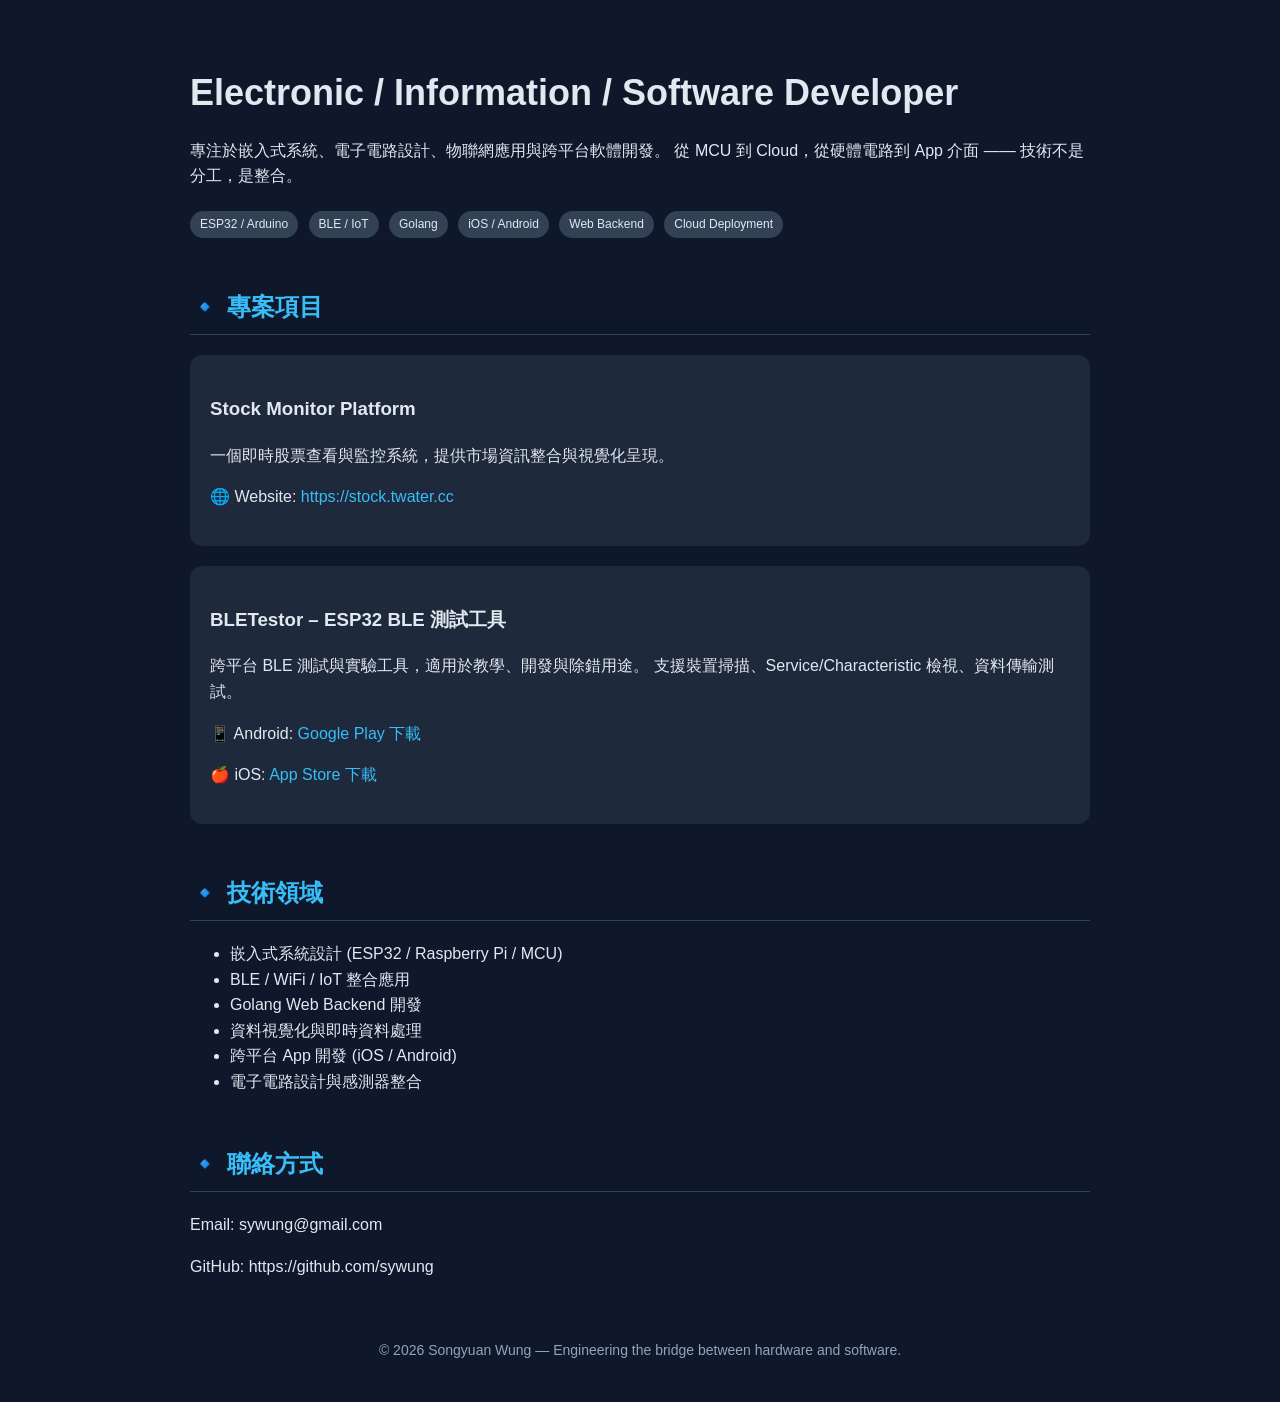
==== index.html @ 8f193793 "Add GitHub contact information to index.html" ====
<!DOCTYPE html>
<html lang="zh-TW">
<head>
<meta charset="UTF-8">
<meta name="viewport" content="width=device-width, initial-scale=1.0">
<title>Songyuan Wung | Electronic & Software Developer</title>

<style>
body {
    margin: 0;
    font-family: -apple-system, BlinkMacSystemFont, "Segoe UI", Roboto, "Noto Sans TC", sans-serif;
    background: #0f172a;
    color: #e2e8f0;
    line-height: 1.6;
}

.container {
    max-width: 900px;
    margin: auto;
    padding: 40px 20px;
}

h1 {
    font-size: 36px;
    margin-bottom: 10px;
}

h2 {
    margin-top: 50px;
    border-bottom: 1px solid #334155;
    padding-bottom: 8px;
    color: #38bdf8;
}

.card {
    background: #1e293b;
    padding: 20px;
    border-radius: 12px;
    margin-top: 20px;
    transition: 0.3s;
}

.card:hover {
    transform: translateY(-4px);
    box-shadow: 0 10px 25px rgba(0,0,0,0.3);
}

a {
    color: #38bdf8;
    text-decoration: none;
}

a:hover {
    text-decoration: underline;
}

.footer {
    margin-top: 60px;
    font-size: 14px;
    color: #94a3b8;
    text-align: center;
}
.badge {
    display: inline-block;
    padding: 4px 10px;
    background: #334155;
    border-radius: 20px;
    font-size: 12px;
    margin-right: 6px;
    margin-top: 6px;
}
</style>
</head>

<body>

<div class="container">

<h1>Electronic / Information / Software Developer</h1>
<p>
專注於嵌入式系統、電子電路設計、物聯網應用與跨平台軟體開發。  
從 MCU 到 Cloud，從硬體電路到 App 介面 —— 技術不是分工，是整合。
</p>

<div>
<span class="badge">ESP32 / Arduino</span>
<span class="badge">BLE / IoT</span>
<span class="badge">Golang</span>
<span class="badge">iOS / Android</span>
<span class="badge">Web Backend</span>
<span class="badge">Cloud Deployment</span>
</div>

<h2>🔹 專案項目</h2>

<div class="card">
<h3>Stock Monitor Platform</h3>
<p>
一個即時股票查看與監控系統，提供市場資訊整合與視覺化呈現。
</p>
<p>
🌐 Website: 
<a href="https://stock.twater.cc" target="_blank">
https://stock.twater.cc
</a>
</p>
</div>

<div class="card">
<h3>BLETestor – ESP32 BLE 測試工具</h3>
<p>
跨平台 BLE 測試與實驗工具，適用於教學、開發與除錯用途。  
支援裝置掃描、Service/Characteristic 檢視、資料傳輸測試。
</p>

<p>
📱 Android:
<a href="https://play.google.com/store/apps/details?id=cc.twater.saihs.esp32.bletestor" target="_blank">
Google Play 下載
</a>
</p>

<p>
🍎 iOS:
<a href="https://apps.apple.com/tw/app/esp32-ble-testor/id6758536675" target="_blank">
App Store 下載
</a>
</p>
</div>

<h2>🔹 技術領域</h2>
<ul>
<li>嵌入式系統設計 (ESP32 / Raspberry Pi / MCU)</li>
<li>BLE / WiFi / IoT 整合應用</li>
<li>Golang Web Backend 開發</li>
<li>資料視覺化與即時資料處理</li>
<li>跨平台 App 開發 (iOS / Android)</li>
<li>電子電路設計與感測器整合</li>
</ul>

<h2>🔹 聯絡方式</h2>
<p>
Email: sywung@gmail.com
</p>
<p>
GitHub: https://github.com/sywung
</p>

<div class="footer">
© 2026 Songyuan Wung — Engineering the bridge between hardware and software.
</div>

</div>

</body>
</html>
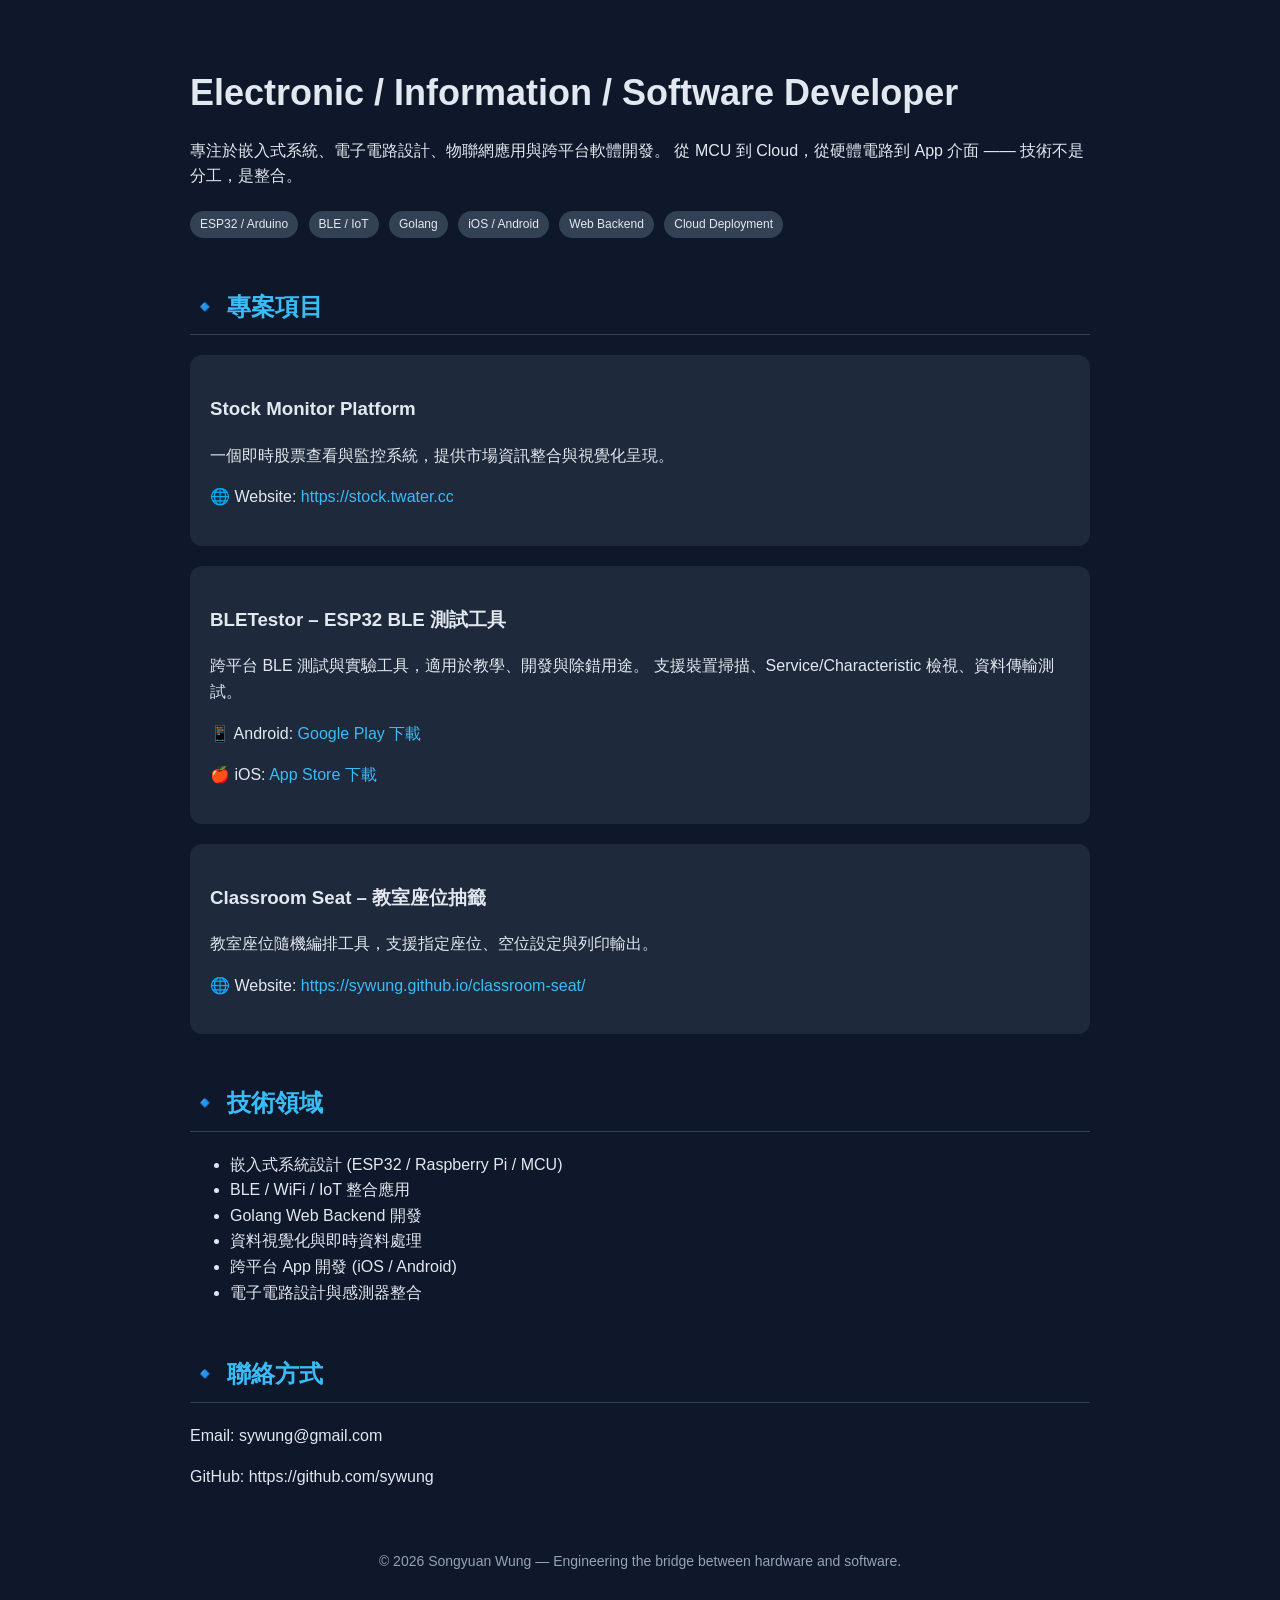
==== commit d984e843: "Add classroom-seat link" ====
--- a/index.html
+++ b/index.html
@@ -128,6 +128,19 @@
 </p>
 </div>
 
+<div class="card">
+<h3>Classroom Seat – 教室座位抽籤</h3>
+<p>
+教室座位隨機編排工具，支援指定座位、空位設定與列印輸出。
+</p>
+<p>
+🌐 Website:
+<a href="https://sywung.github.io/classroom-seat/" target="_blank">
+https://sywung.github.io/classroom-seat/
+</a>
+</p>
+</div>
+
 <h2>🔹 技術領域</h2>
 <ul>
 <li>嵌入式系統設計 (ESP32 / Raspberry Pi / MCU)</li>
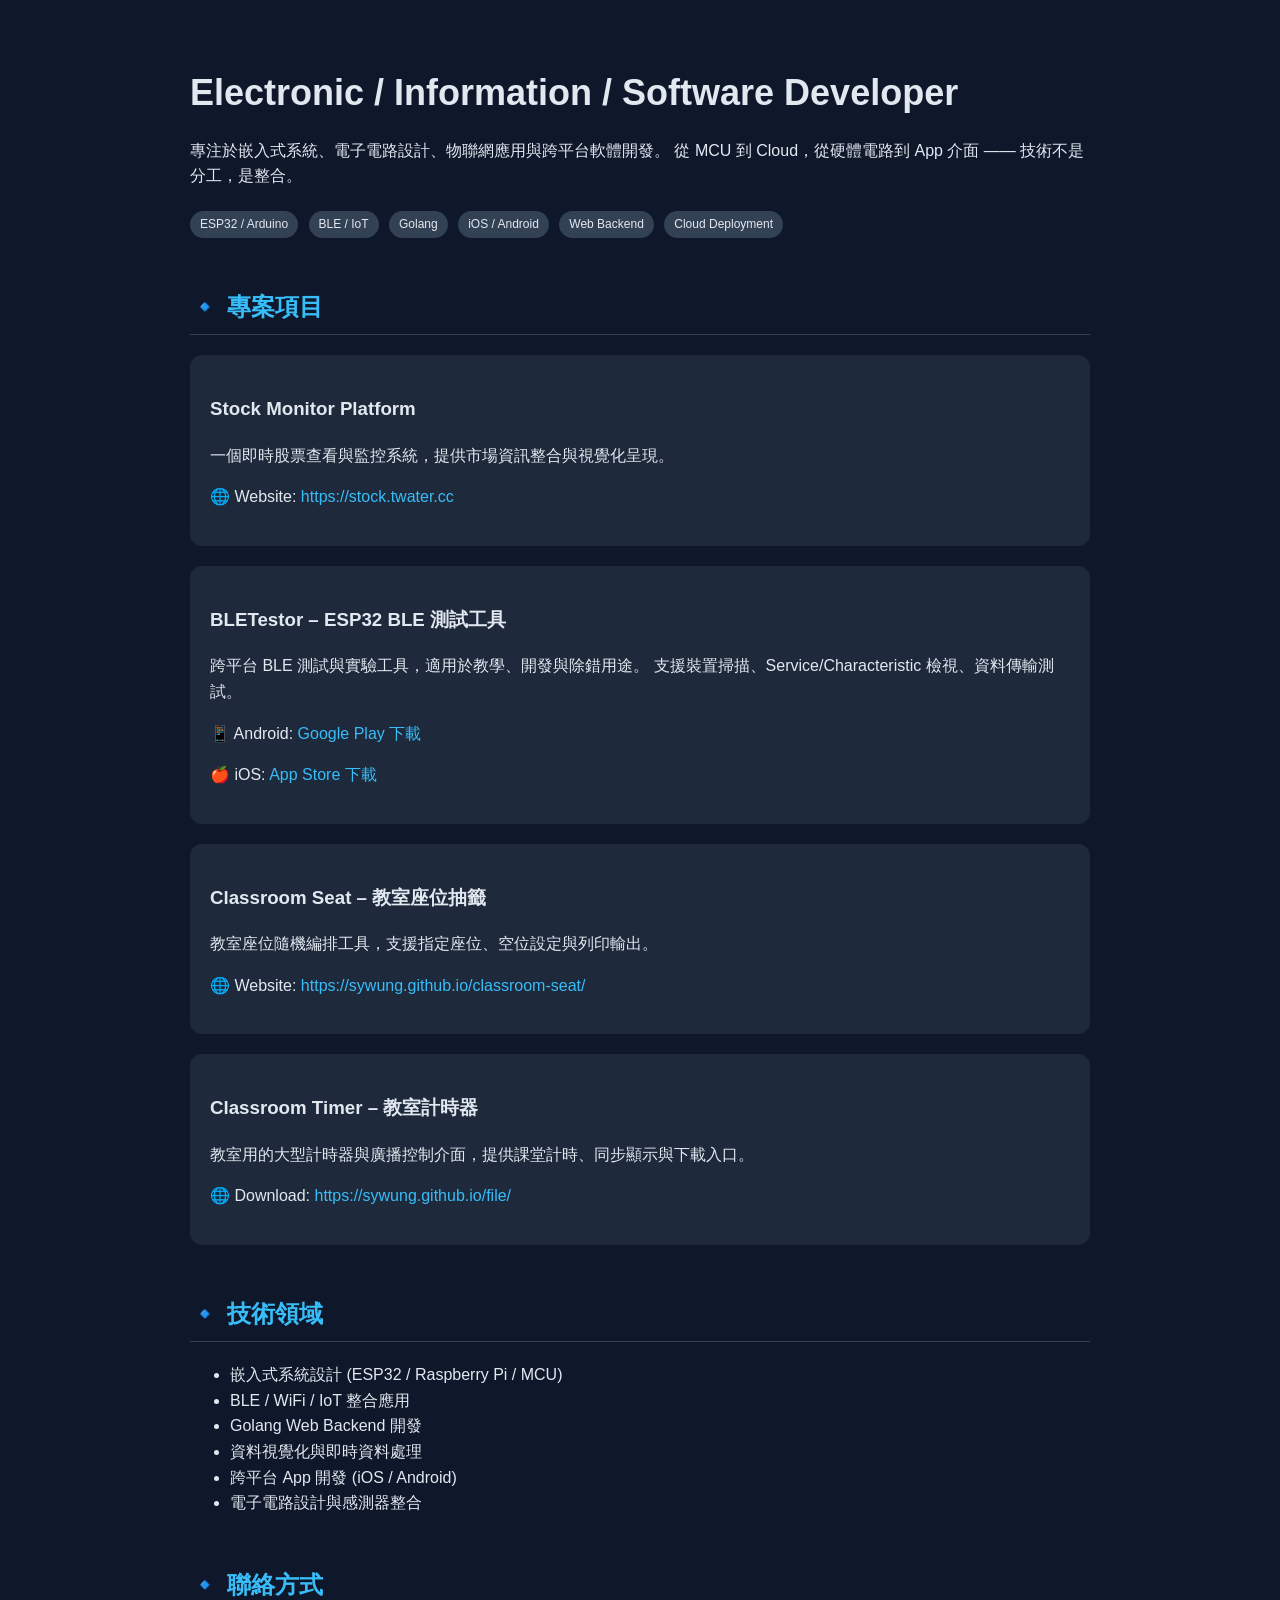
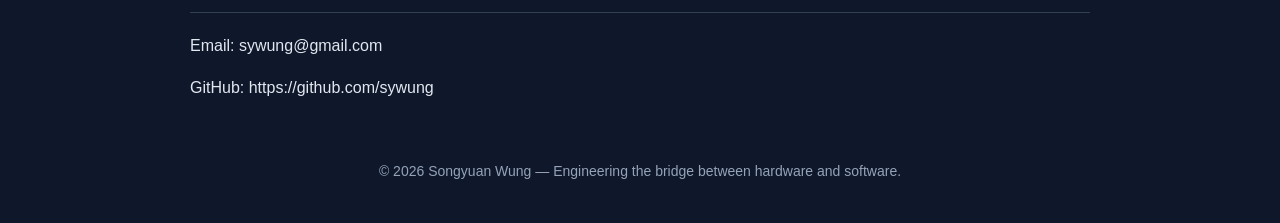
==== commit d459b3bf: "Add classroom-timer download links" ====
--- a/index.html
+++ b/index.html
@@ -141,6 +141,19 @@
 </p>
 </div>
 
+<div class="card">
+<h3>Classroom Timer – 教室計時器</h3>
+<p>
+教室用的大型計時器與廣播控制介面，提供課堂計時、同步顯示與下載入口。
+</p>
+<p>
+🌐 Download:
+<a href="https://sywung.github.io/file/" target="_blank">
+https://sywung.github.io/file/
+</a>
+</p>
+</div>
+
 <h2>🔹 技術領域</h2>
 <ul>
 <li>嵌入式系統設計 (ESP32 / Raspberry Pi / MCU)</li>
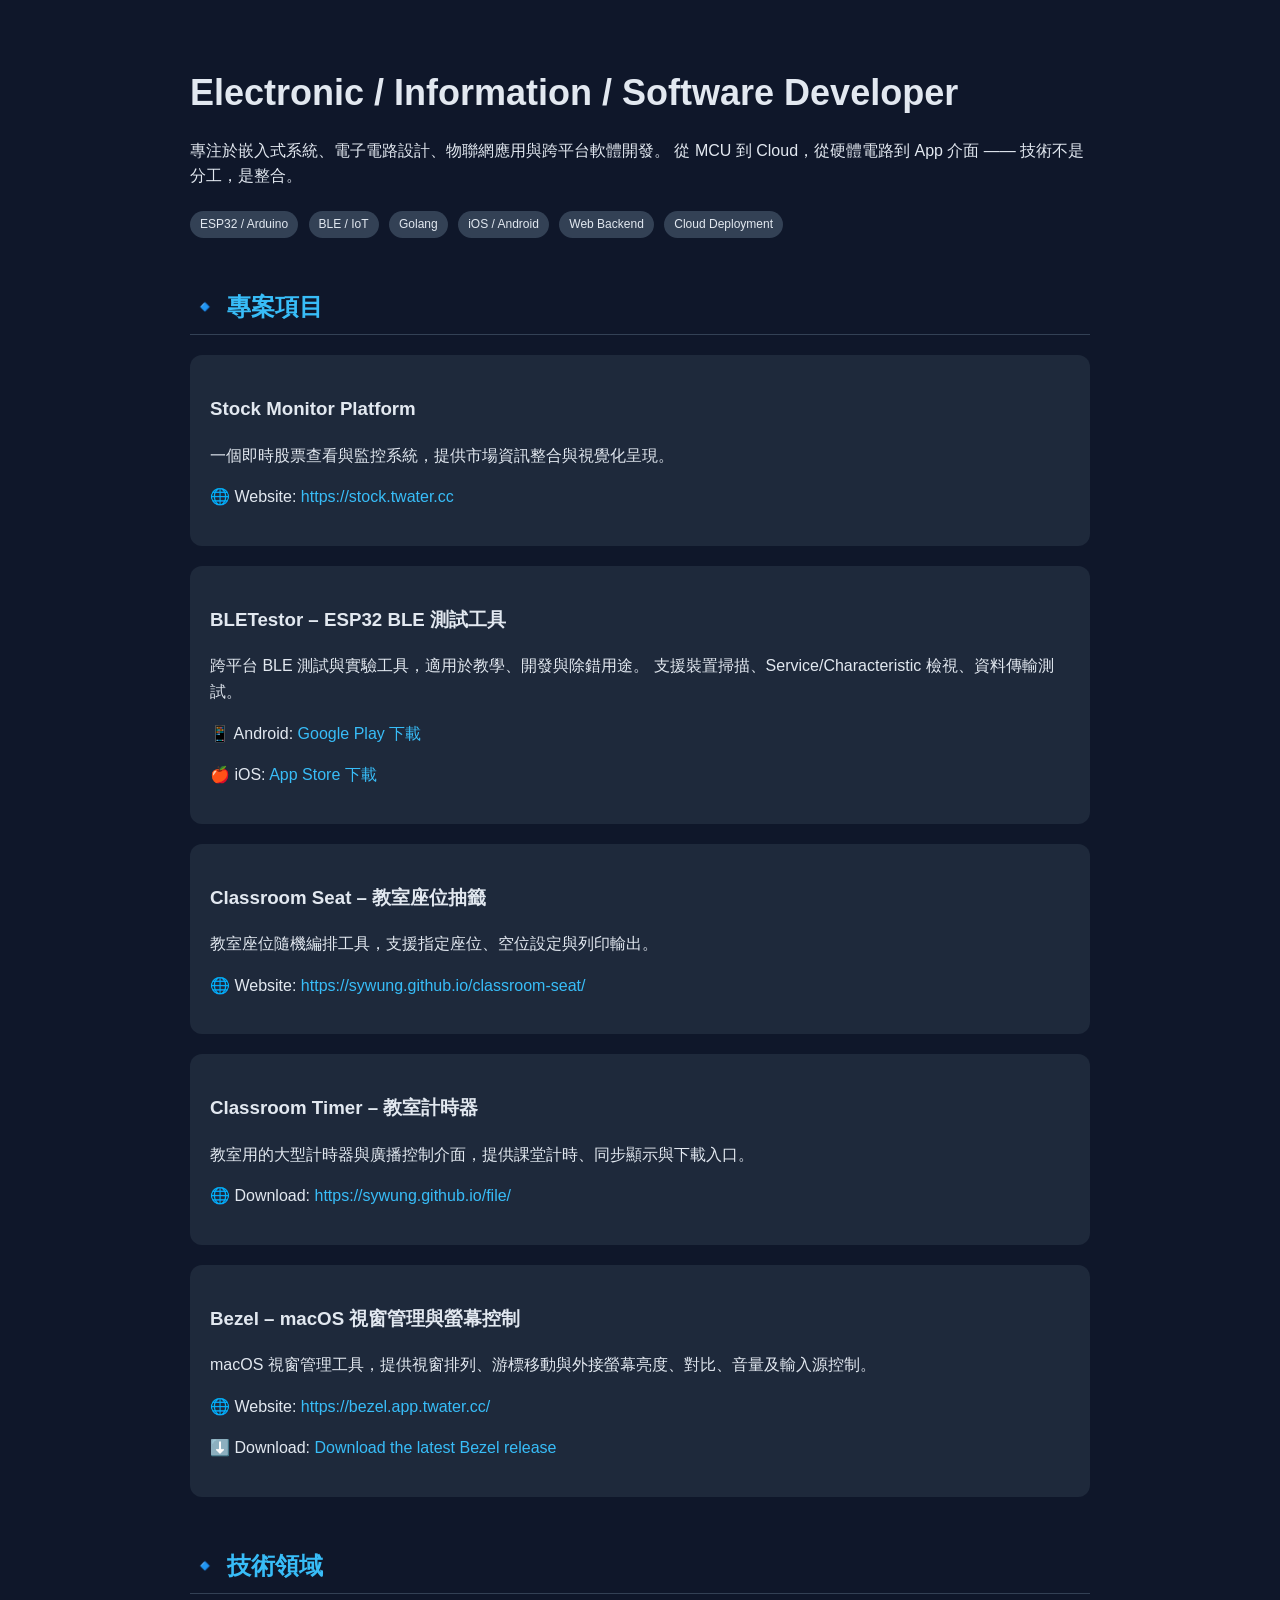
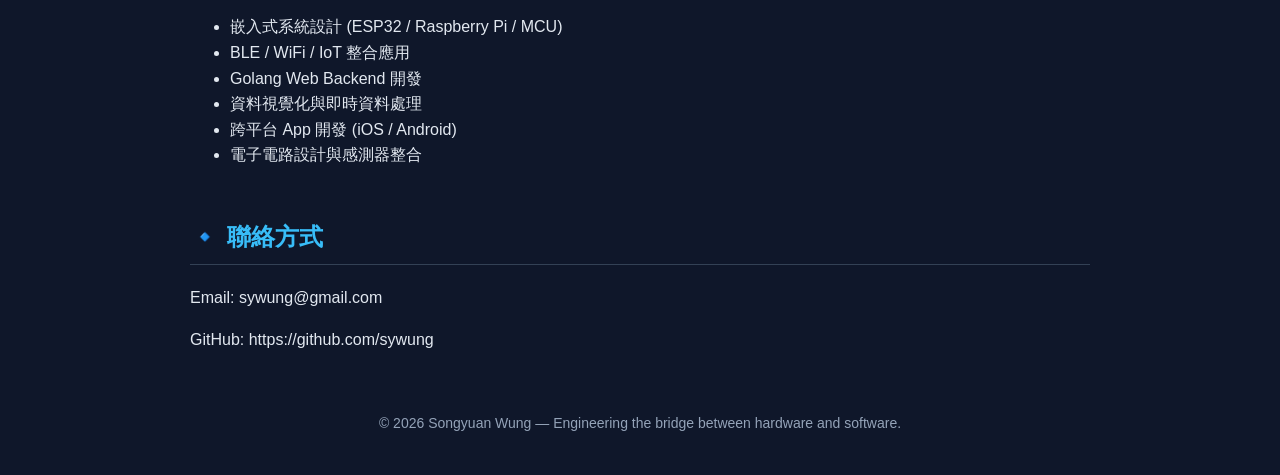
==== commit fa0a6fbf: "feat: add Bezel app to personal site" ====
--- a/index.html
+++ b/index.html
@@ -70,6 +70,15 @@
     margin-top: 6px;
 }
 </style>
+  <!-- Google tag (gtag.js) -->
+  <script async src="https://www.googletagmanager.com/gtag/js?id=G-ZS31KPH66P"></script>
+  <script>
+    window.dataLayer = window.dataLayer || [];
+    function gtag(){dataLayer.push(arguments);}
+    gtag("js", new Date());
+
+    gtag("config", "G-ZS31KPH66P");
+  </script>
 </head>
 
 <body>
@@ -150,6 +159,25 @@
 🌐 Download:
 <a href="https://sywung.github.io/file/" target="_blank">
 https://sywung.github.io/file/
+</a>
+</p>
+</div>
+
+<div class="card">
+<h3>Bezel – macOS 視窗管理與螢幕控制</h3>
+<p>
+macOS 視窗管理工具，提供視窗排列、游標移動與外接螢幕亮度、對比、音量及輸入源控制。
+</p>
+<p>
+🌐 Website:
+<a href="https://bezel.app.twater.cc/" target="_blank">
+https://bezel.app.twater.cc/
+</a>
+</p>
+<p>
+⬇️ Download:
+<a href="https://github.com/sywung/bezel-releases/releases/latest" target="_blank">
+Download the latest Bezel release
 </a>
 </p>
 </div>
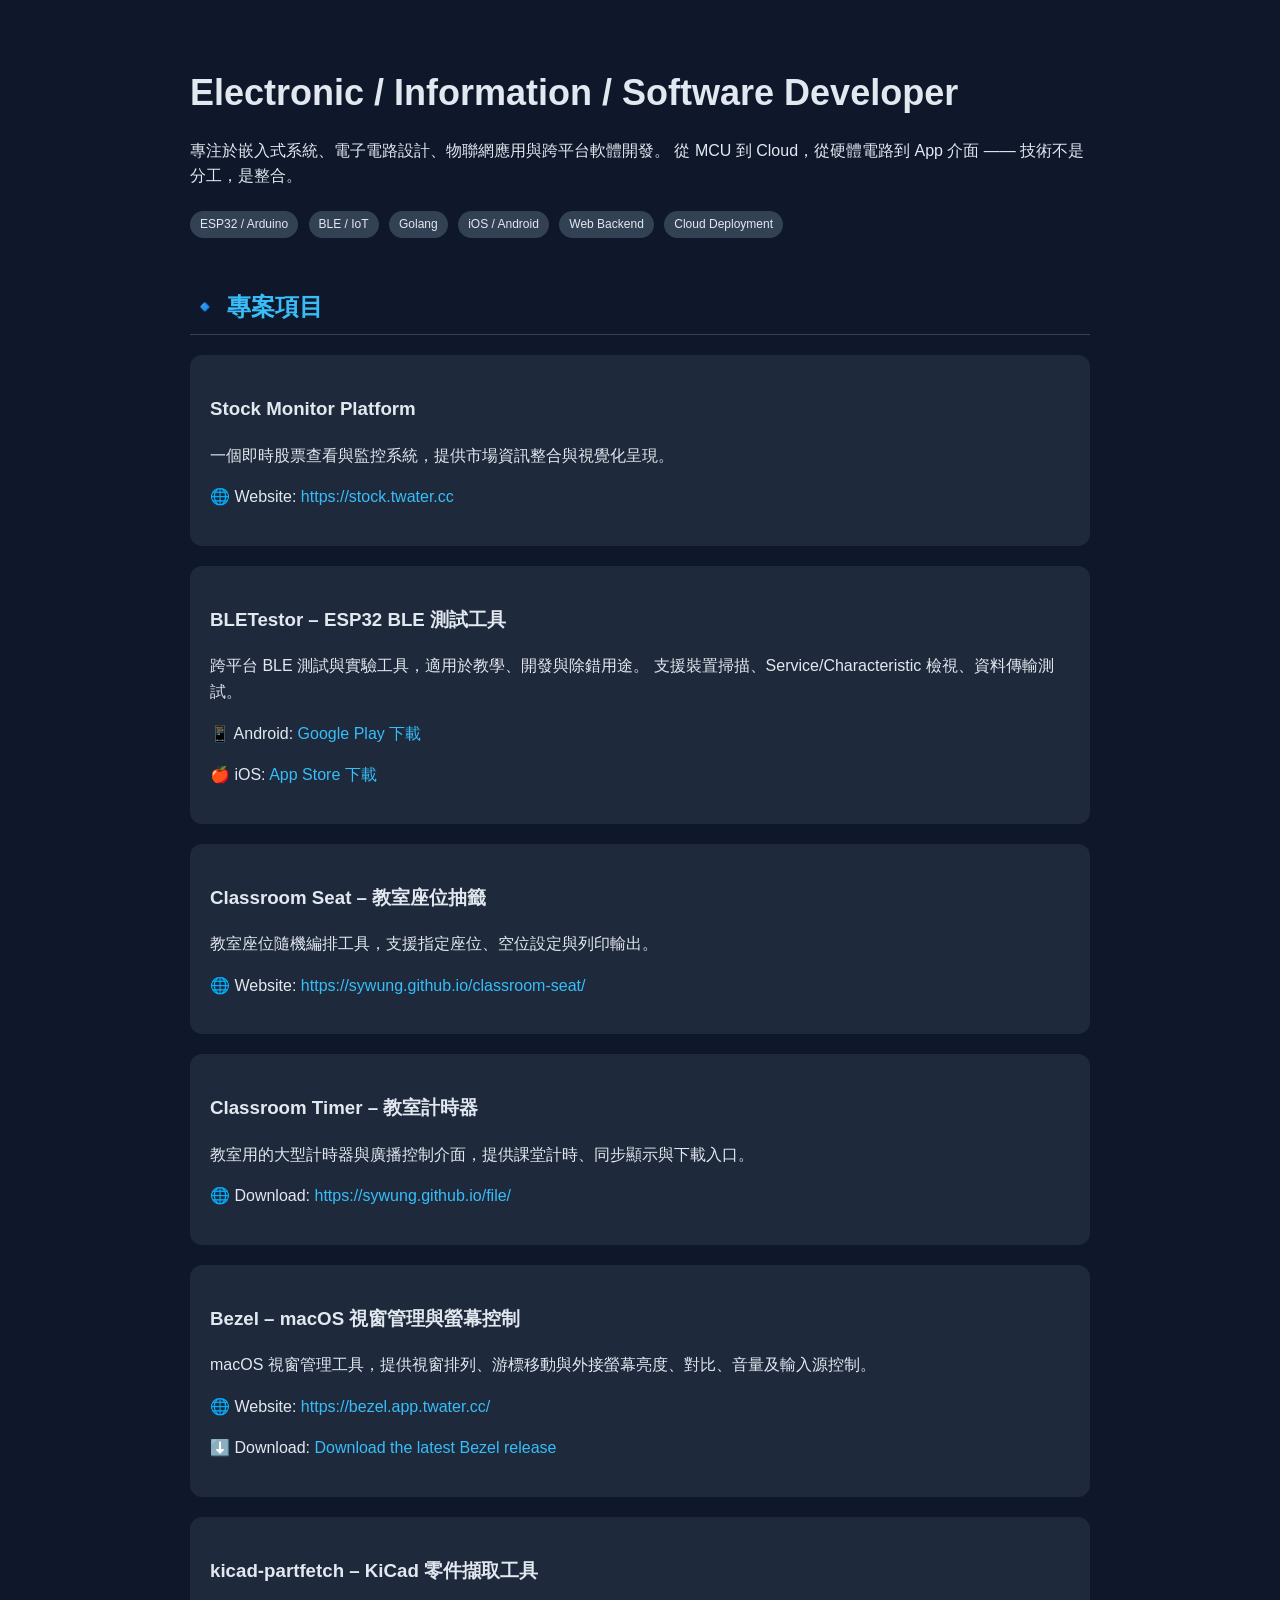
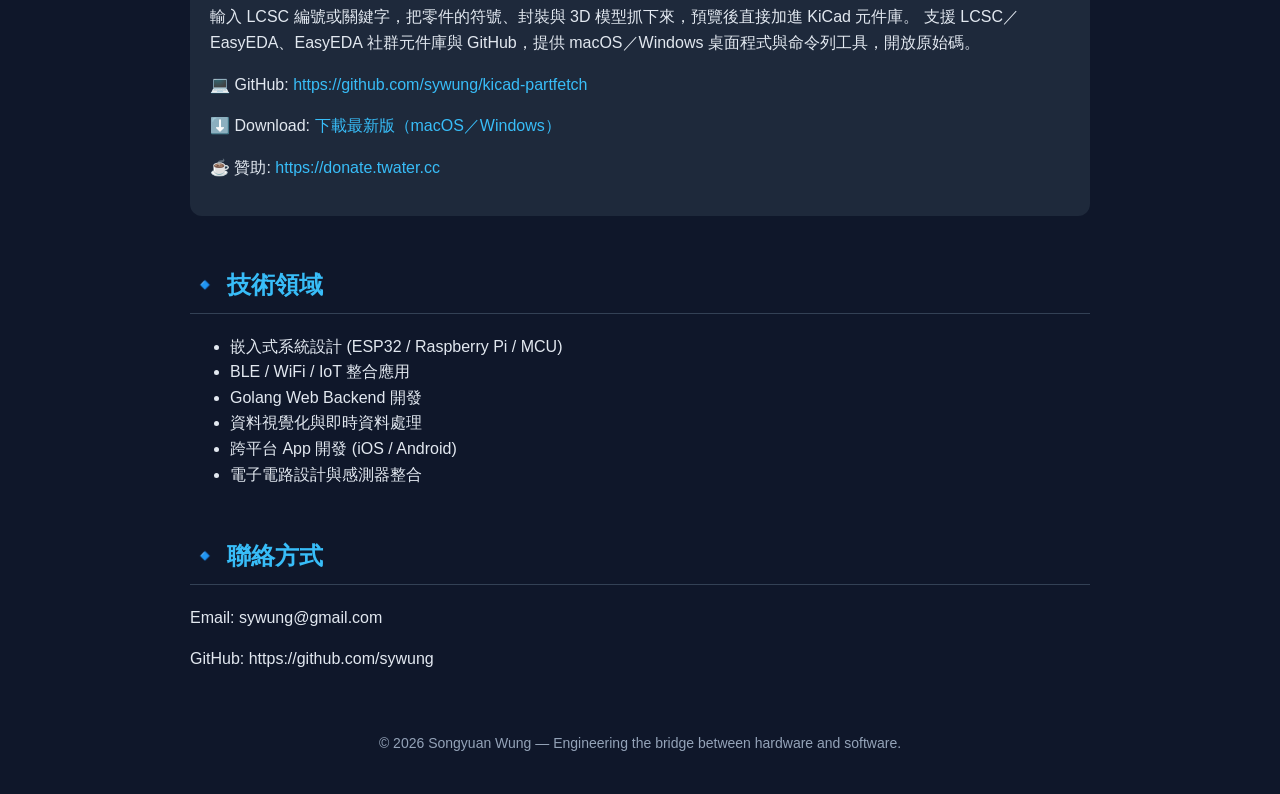
==== commit 6150635e: "feat: add kicad-partfetch to personal site" ====
--- a/index.html
+++ b/index.html
@@ -178,6 +178,32 @@
 ⬇️ Download:
 <a href="https://github.com/sywung/bezel-releases/releases/latest" target="_blank">
 Download the latest Bezel release
+</a>
+</p>
+</div>
+
+<div class="card">
+<h3>kicad-partfetch – KiCad 零件擷取工具</h3>
+<p>
+輸入 LCSC 編號或關鍵字，把零件的符號、封裝與 3D 模型抓下來，預覽後直接加進 KiCad 元件庫。
+支援 LCSC／EasyEDA、EasyEDA 社群元件庫與 GitHub，提供 macOS／Windows 桌面程式與命令列工具，開放原始碼。
+</p>
+<p>
+💻 GitHub:
+<a href="https://github.com/sywung/kicad-partfetch" target="_blank">
+https://github.com/sywung/kicad-partfetch
+</a>
+</p>
+<p>
+⬇️ Download:
+<a href="https://github.com/sywung/kicad-partfetch/releases/latest" target="_blank">
+下載最新版（macOS／Windows）
+</a>
+</p>
+<p>
+☕ 贊助:
+<a href="https://donate.twater.cc" target="_blank">
+https://donate.twater.cc
 </a>
 </p>
 </div>
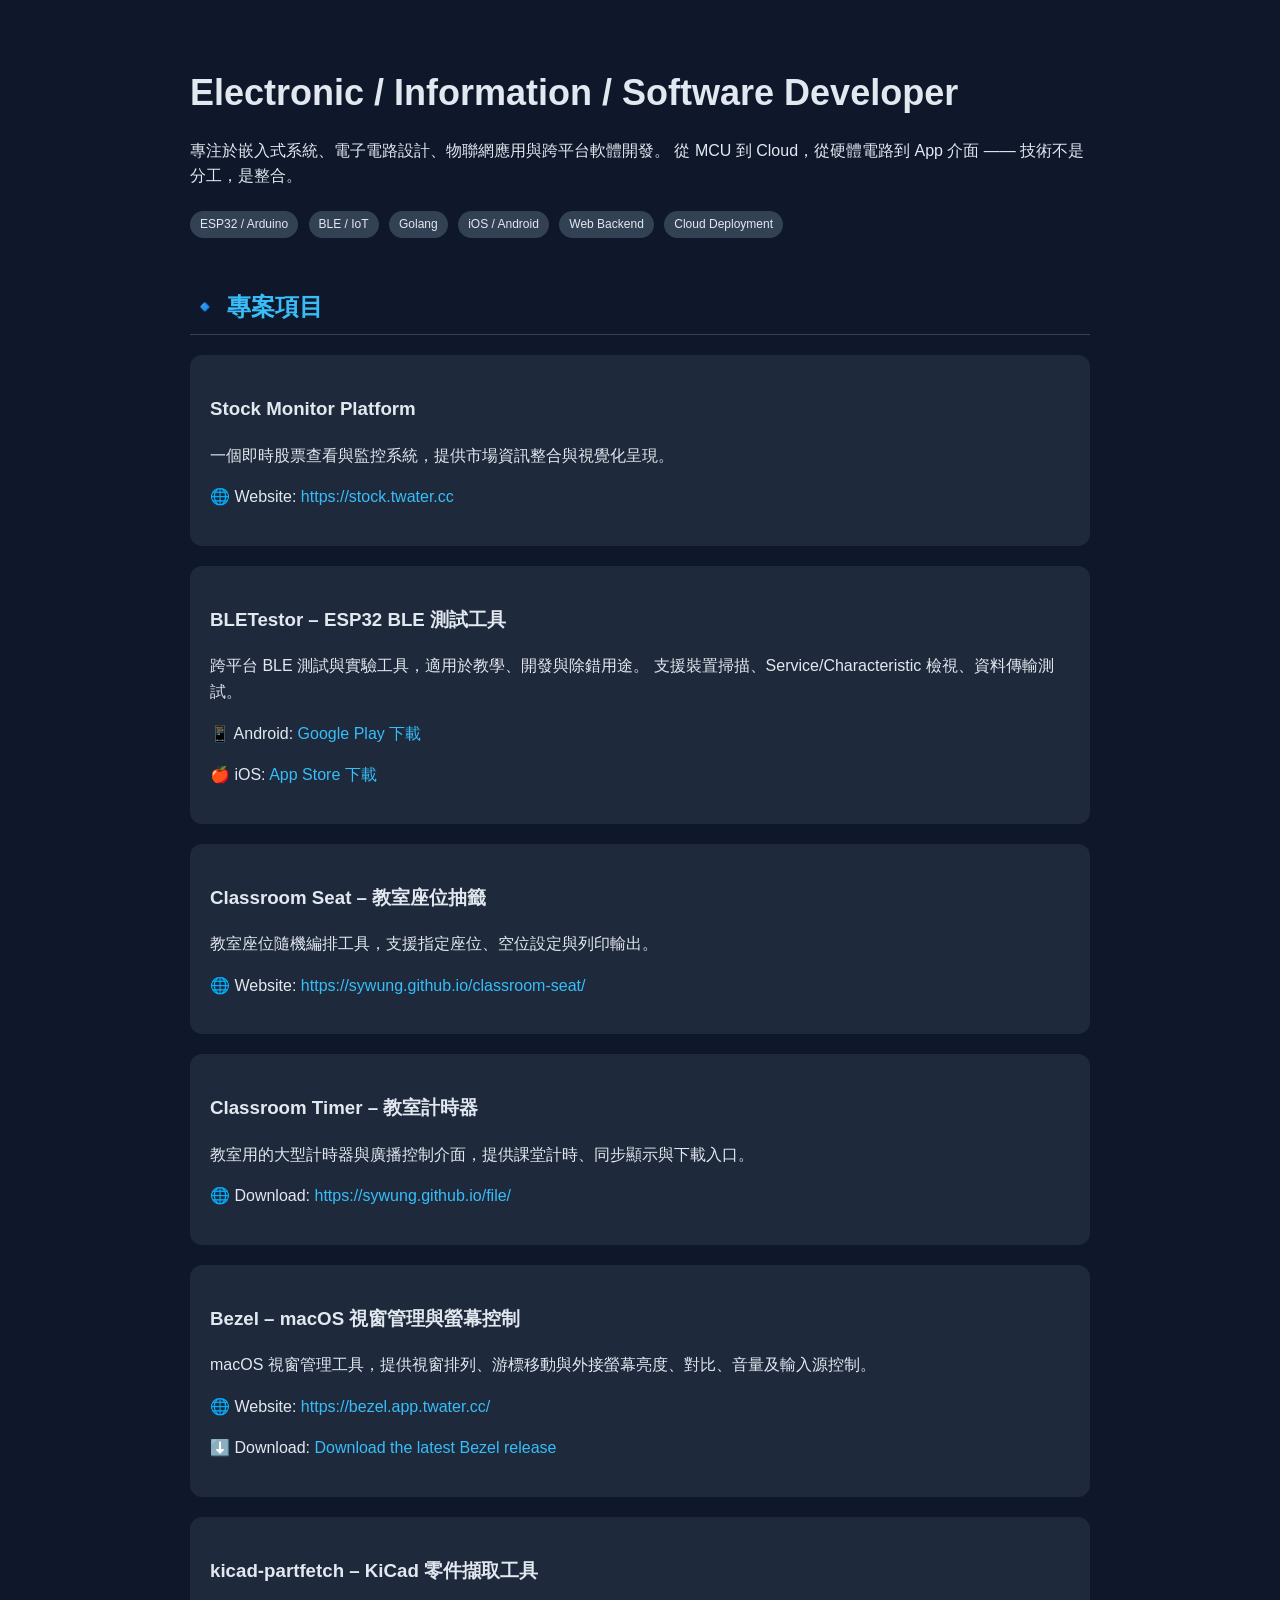
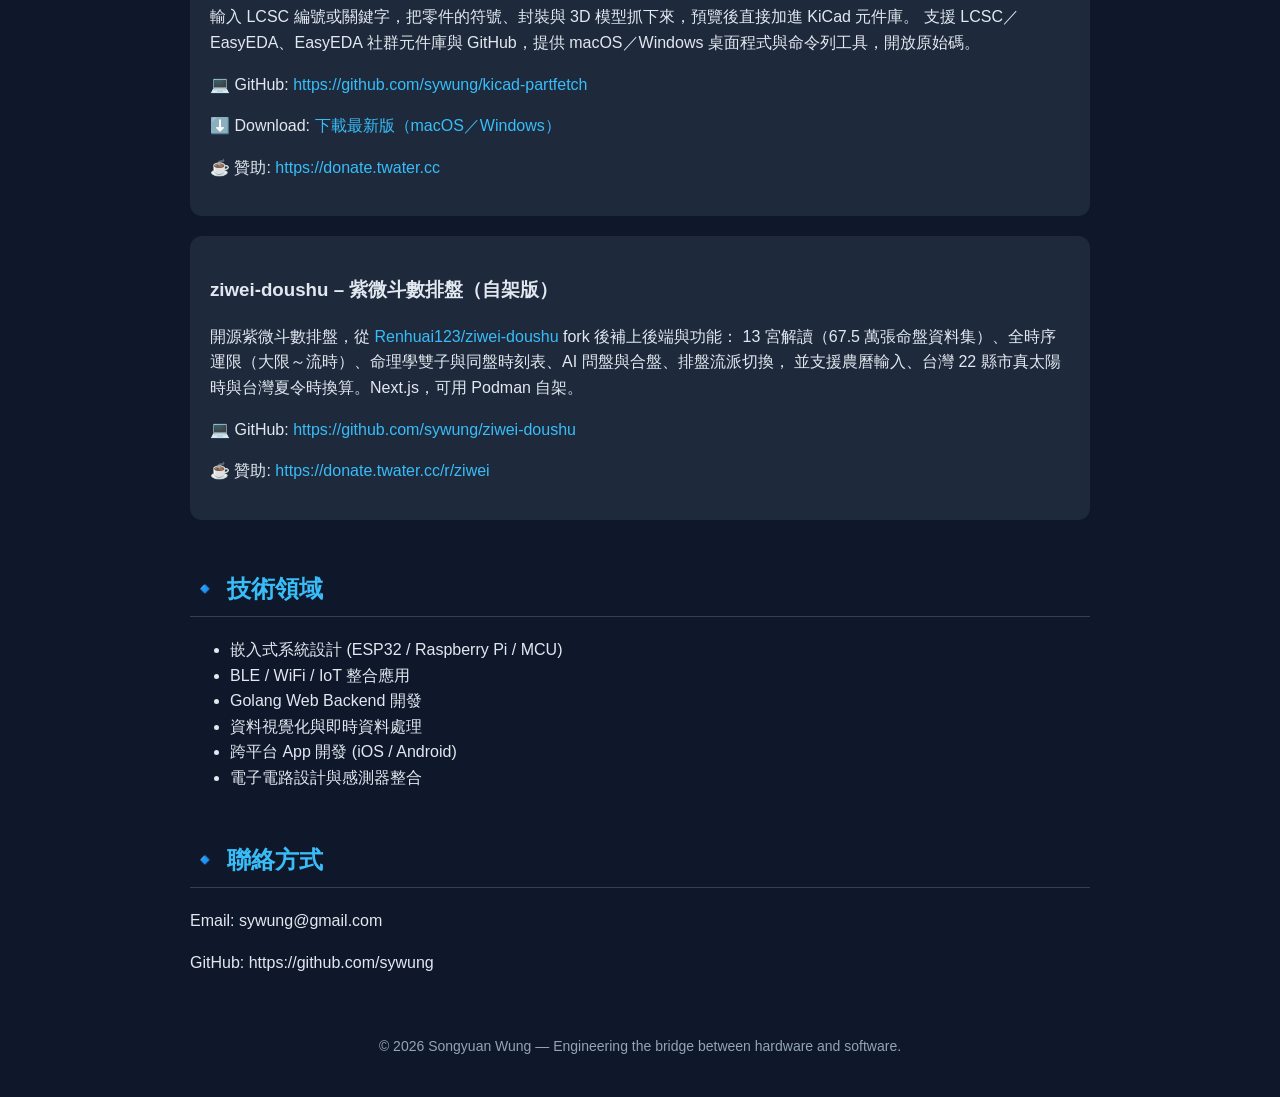
==== commit bc216b9a: "feat: 個人網站加入 ziwei-doushu 紫微斗數排盤（自架版）" ====
--- a/index.html
+++ b/index.html
@@ -204,6 +204,27 @@
 ☕ 贊助:
 <a href="https://donate.twater.cc" target="_blank">
 https://donate.twater.cc
+</a>
+</p>
+</div>
+
+<div class="card">
+<h3>ziwei-doushu – 紫微斗數排盤（自架版）</h3>
+<p>
+開源紫微斗數排盤，從 <a href="https://github.com/Renhuai123/ziwei-doushu" target="_blank">Renhuai123/ziwei-doushu</a> fork 後補上後端與功能：
+13 宮解讀（67.5 萬張命盤資料集）、全時序運限（大限～流時）、命理學雙子與同盤時刻表、AI 問盤與合盤、排盤流派切換，
+並支援農曆輸入、台灣 22 縣市真太陽時與台灣夏令時換算。Next.js，可用 Podman 自架。
+</p>
+<p>
+💻 GitHub:
+<a href="https://github.com/sywung/ziwei-doushu" target="_blank">
+https://github.com/sywung/ziwei-doushu
+</a>
+</p>
+<p>
+☕ 贊助:
+<a href="https://donate.twater.cc/r/ziwei" target="_blank">
+https://donate.twater.cc/r/ziwei
 </a>
 </p>
 </div>
